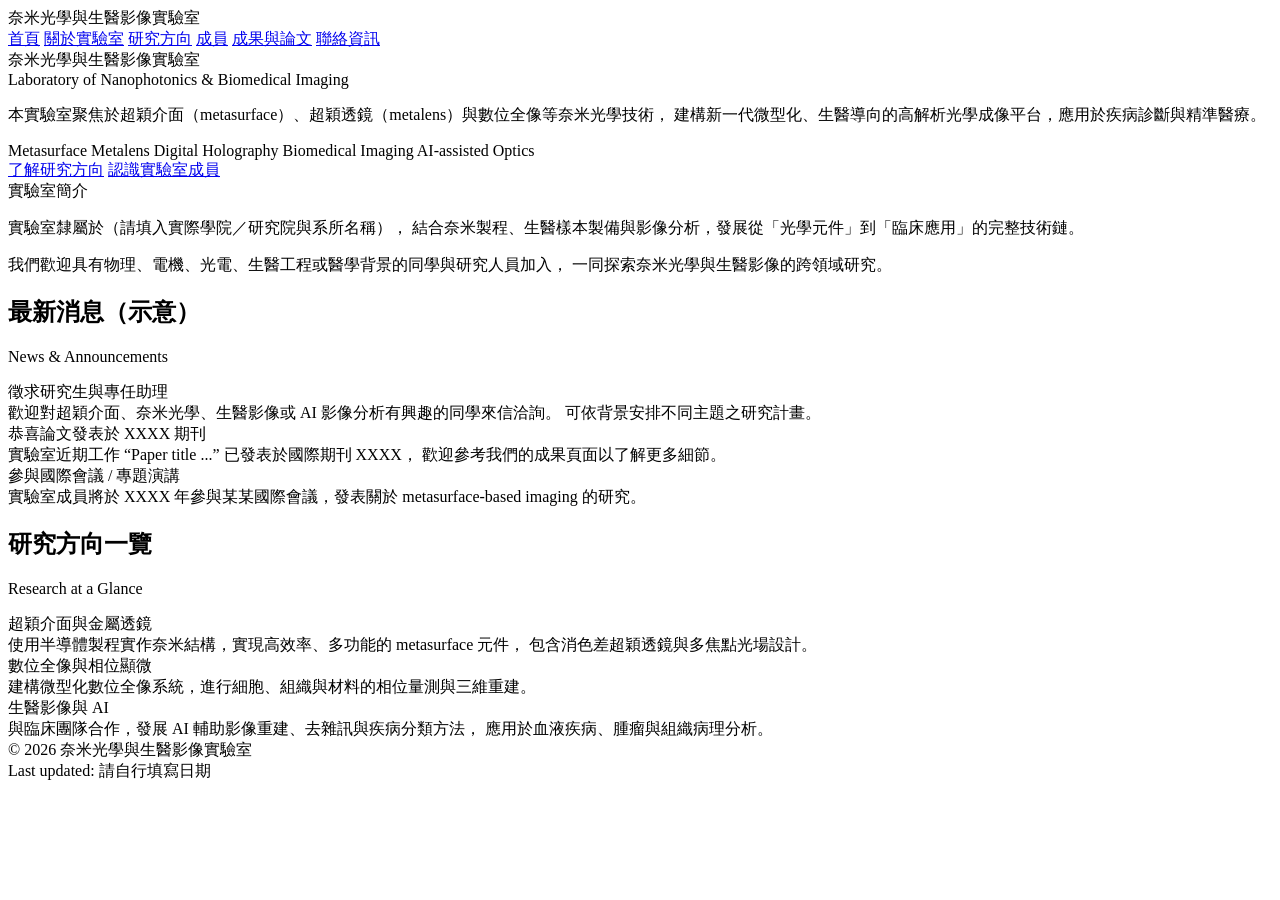
==== index.html @ d94df28b "Add files via upload" ====
<!DOCTYPE html>
<html lang="zh-Hant">
<head>
    <meta charset="UTF-8">
    <meta name="viewport" content="width=device-width, initial-scale=1.0">
    <title>奈米光學與生醫影像實驗室 | 首頁</title>
    <link rel="stylesheet" href="style.css">
</head>
<body>

<header>
    <div class="nav-container">
        <div class="logo">奈米光學與生醫影像實驗室</div>
        <nav class="nav-links">
            <a href="index.html">首頁</a>
            <a href="about.html">關於實驗室</a>
            <a href="research.html">研究方向</a>
            <a href="members.html">成員</a>
            <a href="publications.html">成果與論文</a>
            <a href="contact.html">聯絡資訊</a>
        </nav>
    </div>
</header>

<section class="hero">
    <div class="hero-inner">
        <div>
            <div class="hero-title">奈米光學與生醫影像實驗室</div>
            <div class="hero-subtitle">Laboratory of Nanophotonics & Biomedical Imaging</div>
            <p class="hero-text">
                本實驗室聚焦於超穎介面（metasurface）、超穎透鏡（metalens）與數位全像等奈米光學技術，
                建構新一代微型化、生醫導向的高解析光學成像平台，應用於疾病診斷與精準醫療。
            </p>
            <div class="hero-tags">
                <span class="hero-tag">Metasurface</span>
                <span class="hero-tag">Metalens</span>
                <span class="hero-tag">Digital Holography</span>
                <span class="hero-tag">Biomedical Imaging</span>
                <span class="hero-tag">AI-assisted Optics</span>
            </div>
            <div class="hero-btns">
                <a href="research.html" class="btn-primary">了解研究方向</a>
                <a href="members.html" class="btn-outline">認識實驗室成員</a>
            </div>
        </div>
        <div class="hero-figure">
            <div class="hero-figure-title">實驗室簡介</div>
            <p class="hero-figure-text">
                實驗室隸屬於（請填入實際學院／研究院與系所名稱），
                結合奈米製程、生醫樣本製備與影像分析，發展從「光學元件」到「臨床應用」的完整技術鏈。
            </p>
            <p class="hero-figure-text">
                我們歡迎具有物理、電機、光電、生醫工程或醫學背景的同學與研究人員加入，
                一同探索奈米光學與生醫影像的跨領域研究。
            </p>
        </div>
    </div>
</section>

<section>
    <div class="section-inner">
        <h2 class="section-title">最新消息（示意）</h2>
        <p class="section-subtitle">News & Announcements</p>
        <div class="grid-3">
            <div class="card">
                <div class="card-title">徵求研究生與專任助理</div>
                <div class="card-body text-small">
                    歡迎對超穎介面、奈米光學、生醫影像或 AI 影像分析有興趣的同學來信洽詢。
                    可依背景安排不同主題之研究計畫。
                </div>
            </div>
            <div class="card">
                <div class="card-title">恭喜論文發表於 XXXX 期刊</div>
                <div class="card-body text-small">
                    實驗室近期工作 “Paper title ...” 已發表於國際期刊 XXXX，
                    歡迎參考我們的成果頁面以了解更多細節。
                </div>
            </div>
            <div class="card">
                <div class="card-title">參與國際會議 / 專題演講</div>
                <div class="card-body text-small">
                    實驗室成員將於 XXXX 年參與某某國際會議，發表關於 metasurface-based imaging 的研究。
                </div>
            </div>
        </div>
    </div>
</section>

<section>
    <div class="section-inner">
        <h2 class="section-title">研究方向一覽</h2>
        <p class="section-subtitle">Research at a Glance</p>
        <div class="grid-3">
            <div class="card">
                <div class="card-title">超穎介面與金屬透鏡</div>
                <div class="card-body text-small">
                    使用半導體製程實作奈米結構，實現高效率、多功能的 metasurface 元件，
                    包含消色差超穎透鏡與多焦點光場設計。
                </div>
            </div>
            <div class="card">
                <div class="card-title">數位全像與相位顯微</div>
                <div class="card-body text-small">
                    建構微型化數位全像系統，進行細胞、組織與材料的相位量測與三維重建。
                </div>
            </div>
            <div class="card">
                <div class="card-title">生醫影像與 AI</div>
                <div class="card-body text-small">
                    與臨床團隊合作，發展 AI 輔助影像重建、去雜訊與疾病分類方法，
                    應用於血液疾病、腫瘤與組織病理分析。
                </div>
            </div>
        </div>
    </div>
</section>

<footer>
    <div class="footer-inner">
        <div>© <span id="year"></span> 奈米光學與生醫影像實驗室</div>
        <div>Last updated: 請自行填寫日期</div>
    </div>
</footer>

<script>
    document.getElementById('year').textContent = new Date().getFullYear();
</script>

</body>
</html>
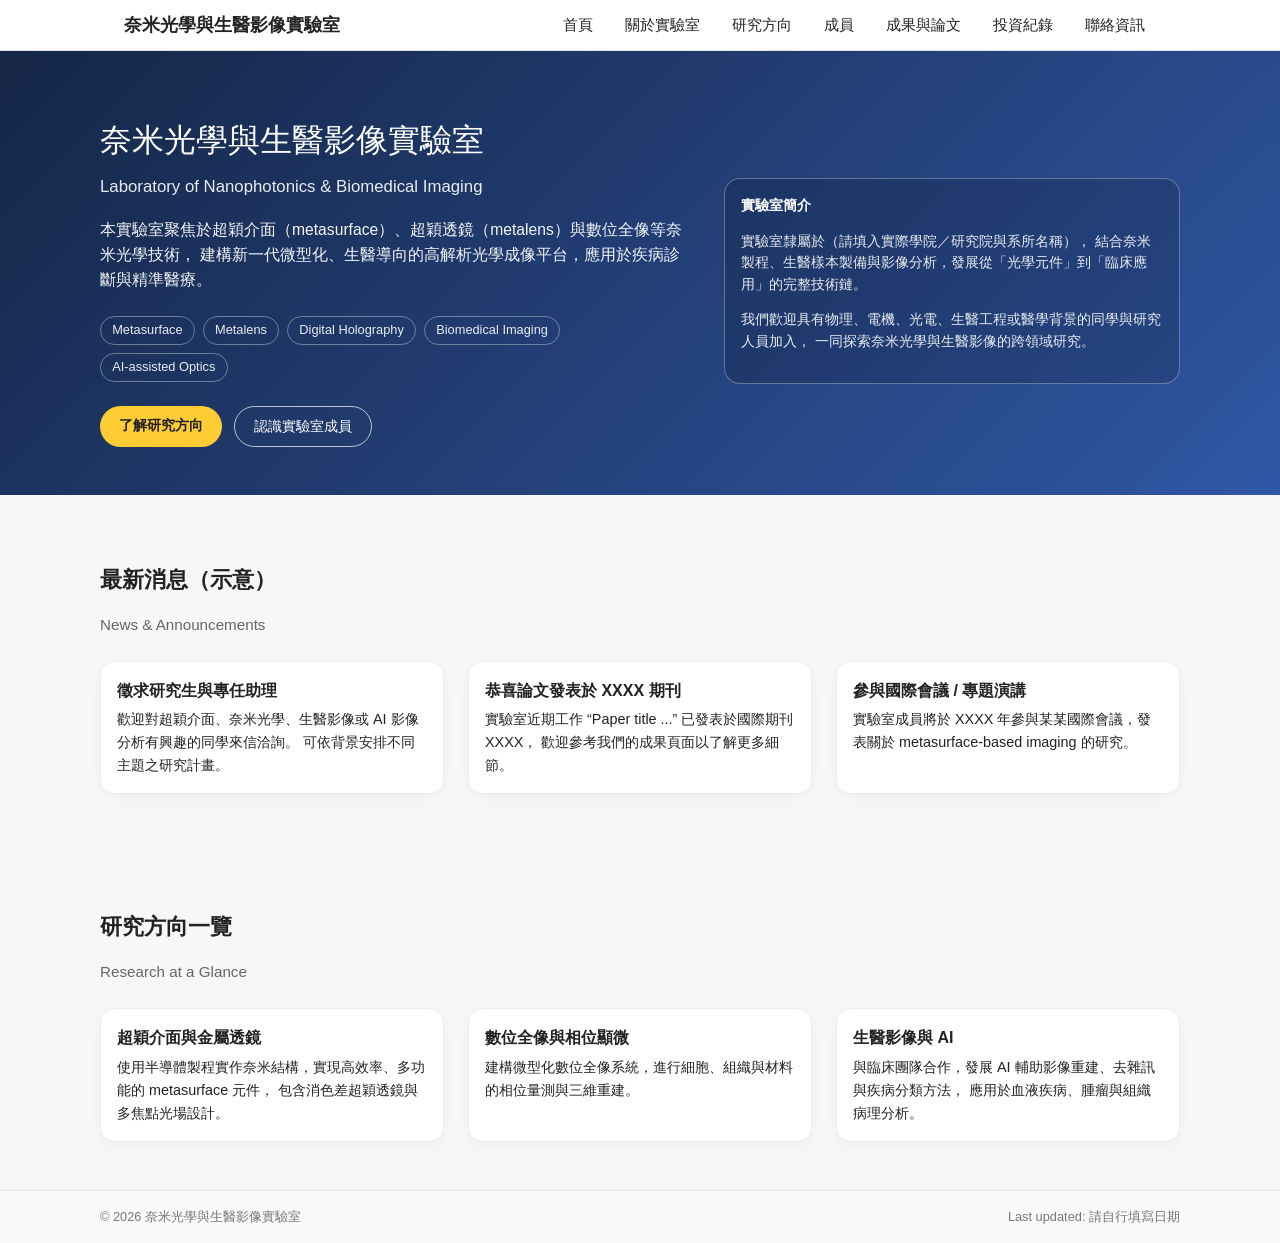
==== commit 64740ab1: "Add TW stock portfolio page and data template" ====
--- a/index.html
+++ b/index.html
@@ -17,6 +17,7 @@
             <a href="research.html">研究方向</a>
             <a href="members.html">成員</a>
             <a href="publications.html">成果與論文</a>
+            <a href="portfolio.html">投資紀錄</a>
             <a href="contact.html">聯絡資訊</a>
         </nav>
     </div>
--- a/style.css
+++ b/style.css
@@ -0,0 +1,347 @@
+/* === 全站基礎設定 === */
+* {
+    box-sizing: border-box;
+}
+body {
+    margin: 0;
+    font-family: -apple-system, BlinkMacSystemFont, "Segoe UI", "Noto Sans TC", sans-serif;
+    line-height: 1.6;
+    color: #222;
+    background-color: #f7f7f7;
+}
+a {
+    text-decoration: none;
+    color: inherit;
+}
+img {
+    max-width: 100%;
+    display: block;
+}
+
+/* === 導覽列 === */
+header {
+    position: sticky;
+    top: 0;
+    z-index: 100;
+    background: rgba(255, 255, 255, 0.96);
+    backdrop-filter: blur(10px);
+    border-bottom: 1px solid #e3e3e3;
+}
+.nav-container {
+    max-width: 1080px;
+    margin: 0 auto;
+    padding: 0.5rem 1.5rem;
+    display: flex;
+    align-items: center;
+    justify-content: space-between;
+}
+.logo {
+    font-weight: 700;
+    font-size: 1.1rem;
+}
+.nav-links {
+    display: flex;
+    flex-wrap: wrap;
+    gap: 0.6rem;
+    font-size: 0.95rem;
+}
+.nav-links a {
+    padding: 0.3rem 0.7rem;
+    border-radius: 999px;
+}
+.nav-links a:hover {
+    background-color: #e8f0ff;
+}
+
+/* === 首頁 Hero 區 === */
+.hero {
+    background: linear-gradient(135deg, #152646, #3057a5);
+    color: white;
+    padding: 4rem 1.5rem 3rem;
+}
+.hero-inner {
+    max-width: 1080px;
+    margin: 0 auto;
+    display: grid;
+    gap: 2rem;
+}
+@media (min-width: 768px) {
+    .hero-inner {
+        grid-template-columns: 1.3fr 1fr;
+        align-items: center;
+    }
+}
+.hero-title {
+    font-size: 2rem;
+    margin-bottom: 0.5rem;
+}
+.hero-subtitle {
+    font-size: 1.05rem;
+    opacity: 0.9;
+    margin-bottom: 1rem;
+}
+.hero-text {
+    font-size: 0.98rem;
+    opacity: 0.95;
+    margin-bottom: 1.5rem;
+}
+.hero-tags {
+    display: flex;
+    flex-wrap: wrap;
+    gap: 0.5rem;
+    margin-bottom: 1.5rem;
+}
+.hero-tag {
+    border-radius: 999px;
+    border: 1px solid rgba(255,255,255,0.4);
+    padding: 0.2rem 0.7rem;
+    font-size: 0.8rem;
+    opacity: 0.9;
+}
+.hero-btns {
+    display: flex;
+    flex-wrap: wrap;
+    gap: 0.7rem;
+}
+.btn-primary {
+    background: #ffcc33;
+    color: #222;
+    border-radius: 999px;
+    padding: 0.5rem 1.2rem;
+    font-size: 0.9rem;
+    font-weight: 600;
+}
+.btn-primary:hover {
+    background: #ffe17a;
+}
+.btn-outline {
+    border-radius: 999px;
+    padding: 0.5rem 1.2rem;
+    font-size: 0.9rem;
+    border: 1px solid rgba(255,255,255,0.7);
+}
+.btn-outline:hover {
+    background: rgba(255,255,255,0.15);
+}
+.hero-figure {
+    background: rgba(0,0,0,0.15);
+    border-radius: 1rem;
+    padding: 1rem;
+    border: 1px solid rgba(255,255,255,0.3);
+    font-size: 0.85rem;
+}
+.hero-figure-title {
+    font-weight: 600;
+    margin-bottom: 0.4rem;
+}
+.hero-figure-text {
+    opacity: 0.9;
+}
+
+/* === 區塊通用 === */
+section {
+    padding: 3rem 1.5rem;
+}
+.section-inner {
+    max-width: 1080px;
+    margin: 0 auto;
+}
+.section-title {
+    font-size: 1.4rem;
+    margin-bottom: 0.5rem;
+}
+.section-subtitle {
+    font-size: 0.95rem;
+    color: #666;
+    margin-bottom: 1.5rem;
+}
+
+/* === 格線 === */
+.grid-2 {
+    display: grid;
+    gap: 1.5rem;
+}
+@media (min-width: 800px) {
+    .grid-2 {
+        grid-template-columns: 1.1fr 1.2fr;
+    }
+}
+.grid-3 {
+    display: grid;
+    gap: 1.5rem;
+}
+@media (min-width: 900px) {
+    .grid-3 {
+        grid-template-columns: repeat(3, minmax(0, 1fr));
+    }
+}
+
+/* === 卡片 === */
+.card {
+    background: white;
+    border-radius: 0.9rem;
+    padding: 1rem;
+    box-shadow: 0 4px 16px rgba(0,0,0,0.04);
+    border: 1px solid #ececec;
+}
+.card-title {
+    font-weight: 600;
+    margin-bottom: 0.3rem;
+}
+.card-tagline {
+    font-size: 0.85rem;
+    color: #777;
+    margin-bottom: 0.5rem;
+}
+.card-body {
+    font-size: 0.9rem;
+}
+
+/* === 成員樣式 === */
+.pi-card {
+    background: white;
+    border-radius: 0.9rem;
+    padding: 1rem;
+    display: grid;
+    gap: 1rem;
+    align-items: center;
+    box-shadow: 0 4px 16px rgba(0,0,0,0.04);
+    border: 1px solid #ececec;
+}
+@media (min-width: 600px) {
+    .pi-card {
+        grid-template-columns: 120px 1fr;
+    }
+}
+.pi-avatar {
+    width: 100%;
+    aspect-ratio: 1 / 1;
+    background: #ddd;
+    border-radius: 999px;
+    overflow: hidden;
+}
+.pi-info-name {
+    font-weight: 600;
+    font-size: 1.1rem;
+}
+.pi-info-title {
+    font-size: 0.9rem;
+    color: #666;
+    margin-bottom: 0.6rem;
+}
+.pi-info-desc {
+    font-size: 0.9rem;
+    color: #444;
+}
+.member-list {
+    background: white;
+    border-radius: 0.9rem;
+    padding: 1rem;
+    box-shadow: 0 4px 16px rgba(0,0,0,0.04);
+    border: 1px solid #ececec;
+}
+.member-group-title {
+    font-weight: 600;
+    margin-top: 0.5rem;
+    margin-bottom: 0.2rem;
+}
+.member-group-list {
+    font-size: 0.9rem;
+    color: #444;
+}
+
+/* === 論文列表 === */
+.pub-list {
+    list-style: none;
+    padding-left: 0;
+    font-size: 0.9rem;
+}
+.pub-list li {
+    margin-bottom: 0.7rem;
+}
+.pub-year {
+    font-weight: 600;
+    margin-top: 0.6rem;
+    margin-bottom: 0.2rem;
+}
+
+/* === 圖片集 === */
+.gallery {
+    display: grid;
+    gap: 1rem;
+}
+@media (min-width: 768px) {
+    .gallery {
+        grid-template-columns: repeat(3, minmax(0, 1fr));
+    }
+}
+.gallery-item {
+    background: white;
+    border-radius: 0.8rem;
+    overflow: hidden;
+    border: 1px solid #ececec;
+    box-shadow: 0 4px 16px rgba(0,0,0,0.04);
+}
+.gallery-caption {
+    padding: 0.5rem 0.7rem;
+    font-size: 0.85rem;
+    color: #555;
+}
+.gallery-placeholder {
+    background: linear-gradient(135deg, #d2d9ff, #f2f5ff);
+    height: 140px;
+}
+
+/* === 聯絡資訊 === */
+.contact-grid {
+    display: grid;
+    gap: 1.5rem;
+}
+@media (min-width: 768px) {
+    .contact-grid {
+        grid-template-columns: 1.2fr 1.2fr;
+    }
+}
+.contact-item {
+    font-size: 0.9rem;
+}
+.contact-label {
+    font-weight: 600;
+}
+.contact-map {
+    background: white;
+    border-radius: 0.9rem;
+    padding: 0.7rem;
+    border: 1px solid #ececec;
+    box-shadow: 0 4px 16px rgba(0,0,0,0.04);
+    font-size: 0.85rem;
+    color: #555;
+}
+
+/* === 頁尾 === */
+footer {
+    border-top: 1px solid #e3e3e3;
+    background: #fafafa;
+    padding: 1rem 1.5rem;
+}
+.footer-inner {
+    max-width: 1080px;
+    margin: 0 auto;
+    font-size: 0.8rem;
+    color: #777;
+    display: flex;
+    justify-content: space-between;
+    flex-wrap: wrap;
+    gap: 0.5rem;
+}
+
+/* === 輕微排版輔助 === */
+.text-small {
+    font-size: 0.9rem;
+}
+.text-muted {
+    color: #666;
+}
+.mt-1 { margin-top: 0.25rem; }
+.mt-2 { margin-top: 0.5rem; }
+.mt-3 { margin-top: 1rem; }
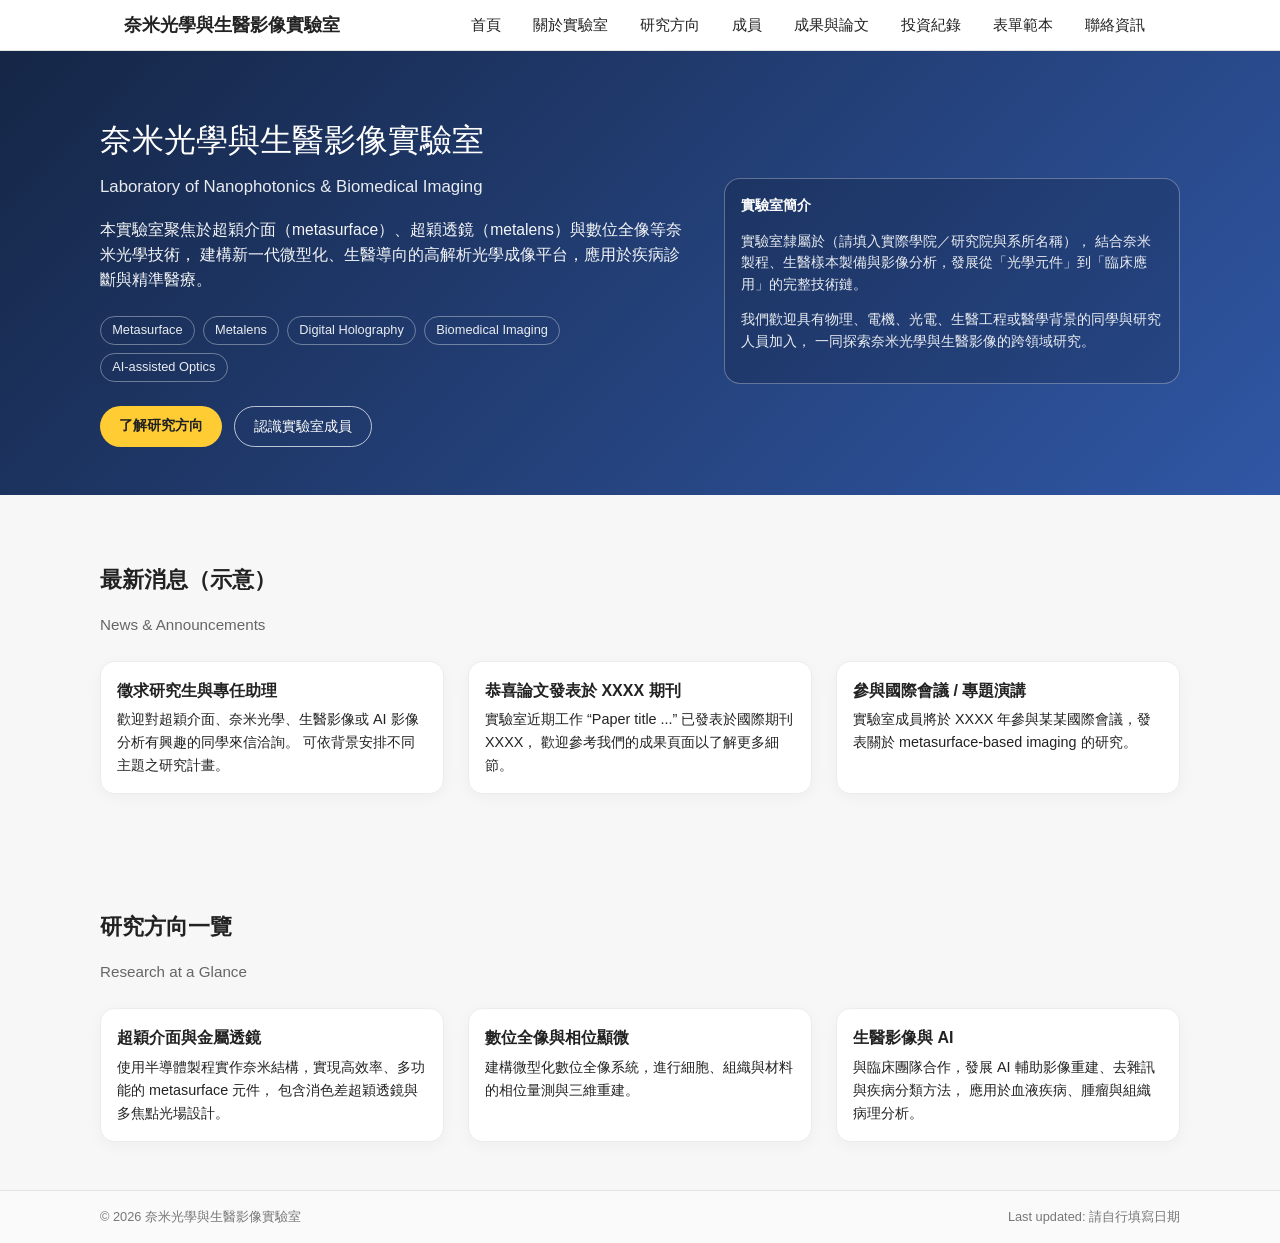
==== commit 55814c43: "Add Google Sheet template link page and docs" ====
--- a/index.html
+++ b/index.html
@@ -18,6 +18,7 @@
             <a href="members.html">成員</a>
             <a href="publications.html">成果與論文</a>
             <a href="portfolio.html">投資紀錄</a>
+      <a href="sheet-template.html">表單範本</a>
             <a href="contact.html">聯絡資訊</a>
         </nav>
     </div>
